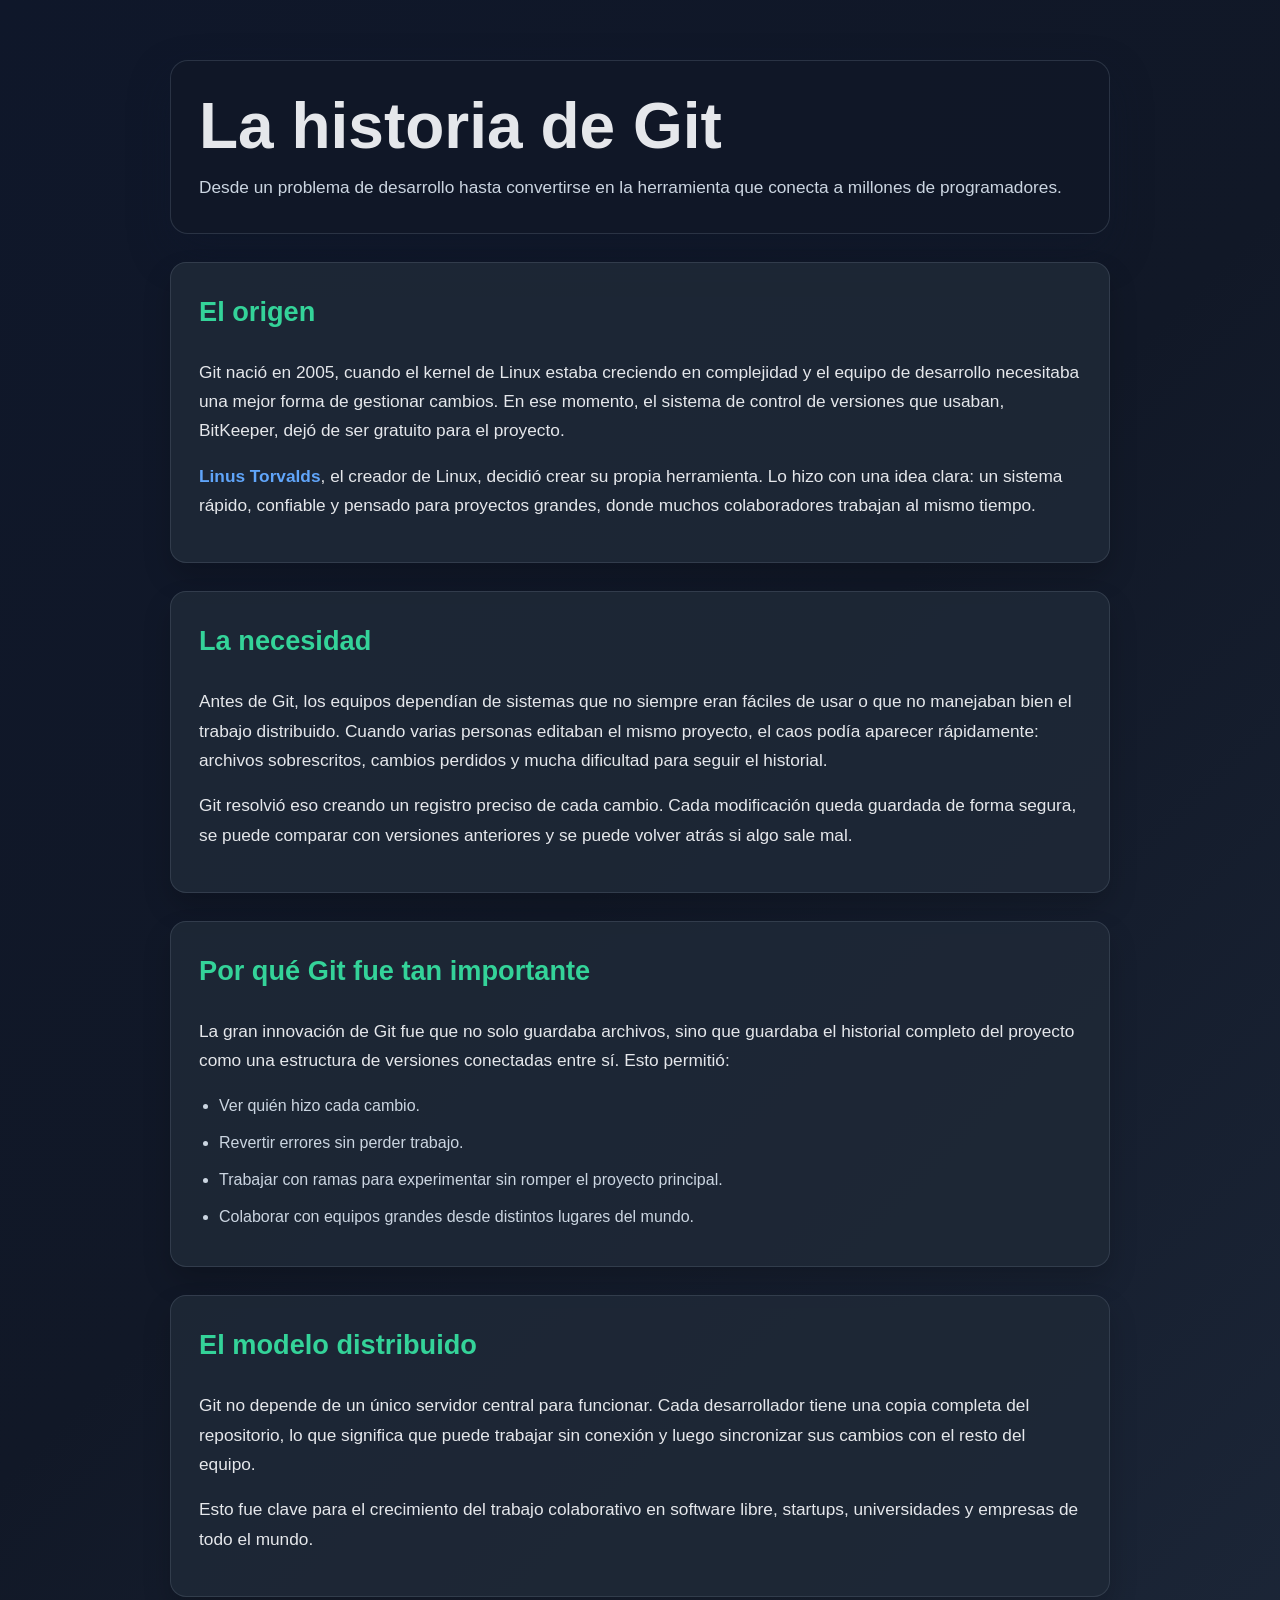
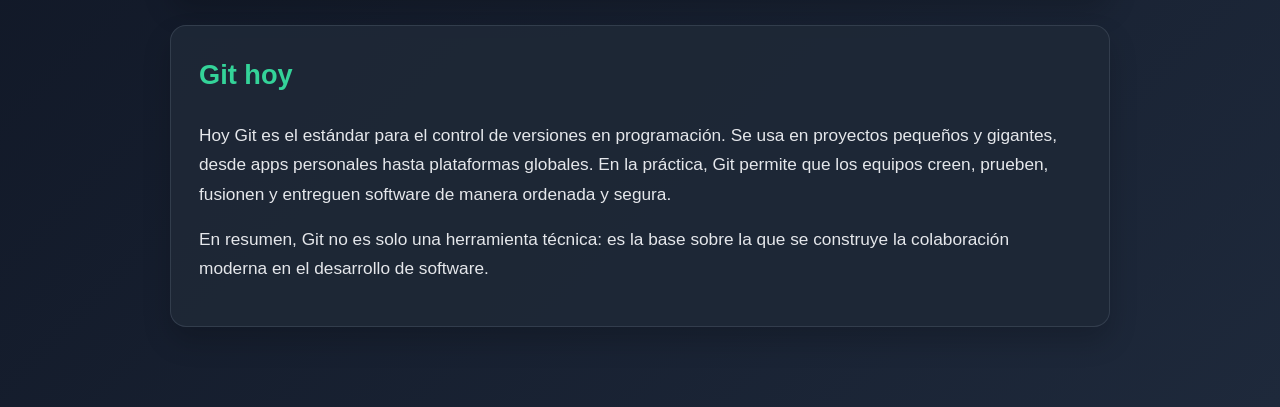
==== index.html @ ca6945fe "pagina inicial y css con la historia de git" ====
<!DOCTYPE html>
<html lang="es">

<head>
	<meta charset="UTF-8">
	<meta name="viewport" content="width=device-width, initial-scale=1.0">
	<title>La historia de Git</title>
	<link rel="stylesheet" href="style.css">
</head>

<body>
	<main>
		<header>
			<h1>La historia de Git</h1>
			<p class="subtitle">Desde un problema de desarrollo hasta convertirse en la herramienta que conecta a
				millones de programadores.</p>
		</header>

		<section>
			<h2>El origen</h2>
			<p>Git nació en 2005, cuando el kernel de Linux estaba creciendo en complejidad y el equipo de desarrollo
				necesitaba una mejor forma de gestionar cambios. En ese momento, el sistema de control de versiones que
				usaban, BitKeeper, dejó de ser gratuito para el proyecto.</p>
			<p><span class="highlight">Linus Torvalds</span>, el creador de Linux, decidió crear su propia herramienta.
				Lo hizo con una idea clara: un sistema rápido, confiable y pensado para proyectos grandes, donde muchos
				colaboradores trabajan al mismo tiempo.</p>
		</section>

		<section>
			<h2>La necesidad</h2>
			<p>Antes de Git, los equipos dependían de sistemas que no siempre eran fáciles de usar o que no manejaban
				bien el trabajo distribuido. Cuando varias personas editaban el mismo proyecto, el caos podía aparecer
				rápidamente: archivos sobrescritos, cambios perdidos y mucha dificultad para seguir el historial.</p>
			<p>Git resolvió eso creando un registro preciso de cada cambio. Cada modificación queda guardada de forma
				segura, se puede comparar con versiones anteriores y se puede volver atrás si algo sale mal.</p>
		</section>

		<section>
			<h2>Por qué Git fue tan importante</h2>
			<p>La gran innovación de Git fue que no solo guardaba archivos, sino que guardaba el historial completo del
				proyecto como una estructura de versiones conectadas entre sí. Esto permitió:</p>
			<ul>
				<li>Ver quién hizo cada cambio.</li>
				<li>Revertir errores sin perder trabajo.</li>
				<li>Trabajar con ramas para experimentar sin romper el proyecto principal.</li>
				<li>Colaborar con equipos grandes desde distintos lugares del mundo.</li>
			</ul>
		</section>

		<section>
			<h2>El modelo distribuido</h2>
			<p>Git no depende de un único servidor central para funcionar. Cada desarrollador tiene una copia completa
				del repositorio, lo que significa que puede trabajar sin conexión y luego sincronizar sus cambios con el
				resto del equipo.</p>
			<p>Esto fue clave para el crecimiento del trabajo colaborativo en software libre, startups, universidades y
				empresas de todo el mundo.</p>
		</section>

		<section>
			<h2>Git hoy</h2>
			<p>Hoy Git es el estándar para el control de versiones en programación. Se usa en proyectos pequeños y
				gigantes, desde apps personales hasta plataformas globales. En la práctica, Git permite que los equipos
				creen, prueben, fusionen y entreguen software de manera ordenada y segura.</p>
			<p>En resumen, Git no es solo una herramienta técnica: es la base sobre la que se construye la colaboración
				moderna en el desarrollo de software.</p>
		</section>
	</main>
</body>

</html>
---- style.css ----
:root {
    --bg: #0f172a;
    --panel: #111827;
    --card: #1f2937;
    --text: #e5e7eb;
    --muted: #cbd5e1;
    --accent: #34d399;
    --accent-2: #60a5fa;
    --shadow: rgba(15, 23, 42, 0.35);
}

* {
    box-sizing: border-box;
}

body {
    margin: 0;
    font-family: Arial, Helvetica, sans-serif;
    background: linear-gradient(135deg, var(--bg), #111827 45%, #1e293b);
    color: var(--text);
    line-height: 1.7;
}

main {
    max-width: 980px;
    margin: 0 auto;
    padding: 60px 20px 80px;
}

header {
    background: rgba(17, 24, 39, 0.8);
    border: 1px solid rgba(148, 163, 184, 0.2);
    border-radius: 18px;
    padding: 30px 28px;
    box-shadow: 0 18px 40px var(--shadow);
}

h1 {
    margin: 0 0 12px;
    font-size: clamp(2.2rem, 5vw, 4rem);
    line-height: 1.1;
}

.subtitle {
    margin: 0;
    color: var(--muted);
    font-size: 1.08rem;
}

section {
    margin-top: 28px;
    background: rgba(31, 41, 55, 0.9);
    border: 1px solid rgba(148, 163, 184, 0.18);
    border-radius: 16px;
    padding: 26px 28px;
    box-shadow: 0 14px 28px rgba(0, 0, 0, 0.18);
}

h2 {
    margin-top: 0;
    color: var(--accent);
    font-size: 1.7rem;
}

p {
    margin: 0 0 16px;
    font-size: 1.08rem;
    color: var(--text);
}

.highlight {
    color: var(--accent-2);
    font-weight: bold;
}

ul {
    margin: 12px 0 0 20px;
    padding: 0;
    color: var(--muted);
}

li {
    margin-bottom: 10px;
}
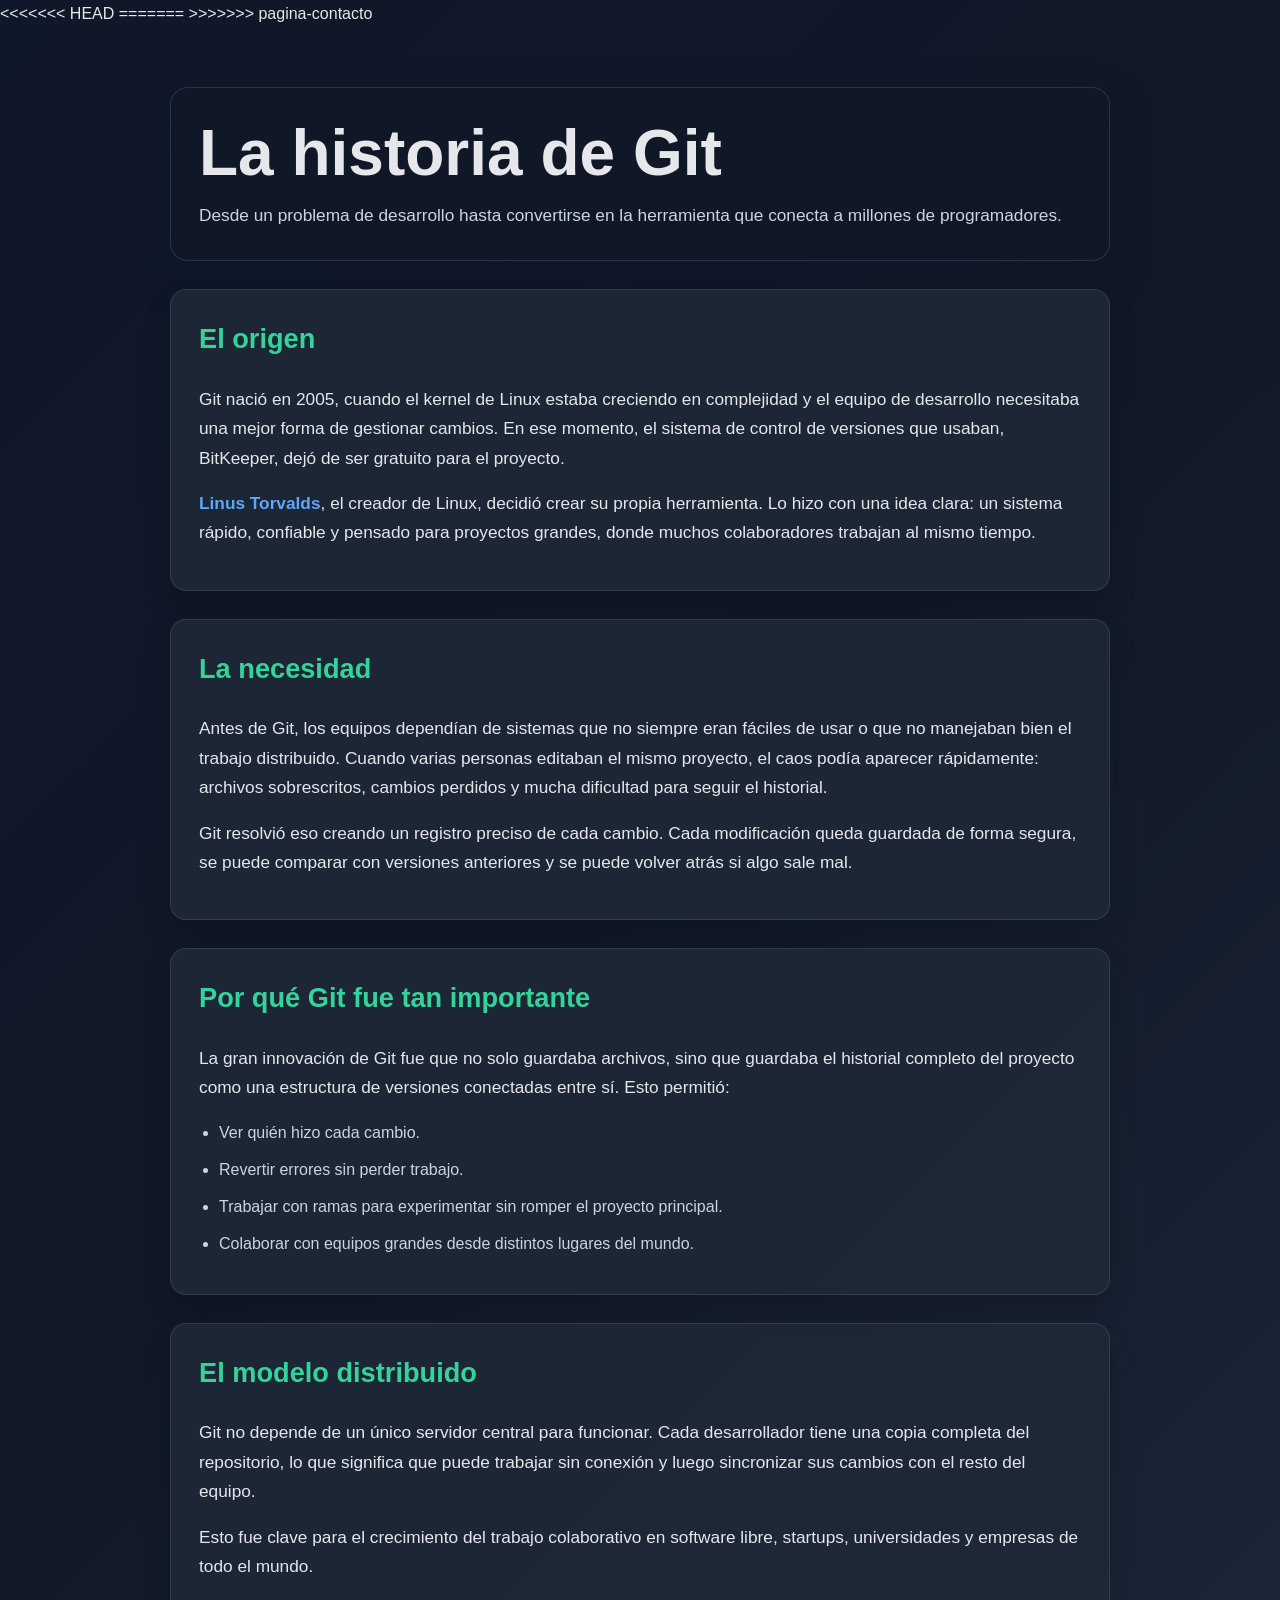
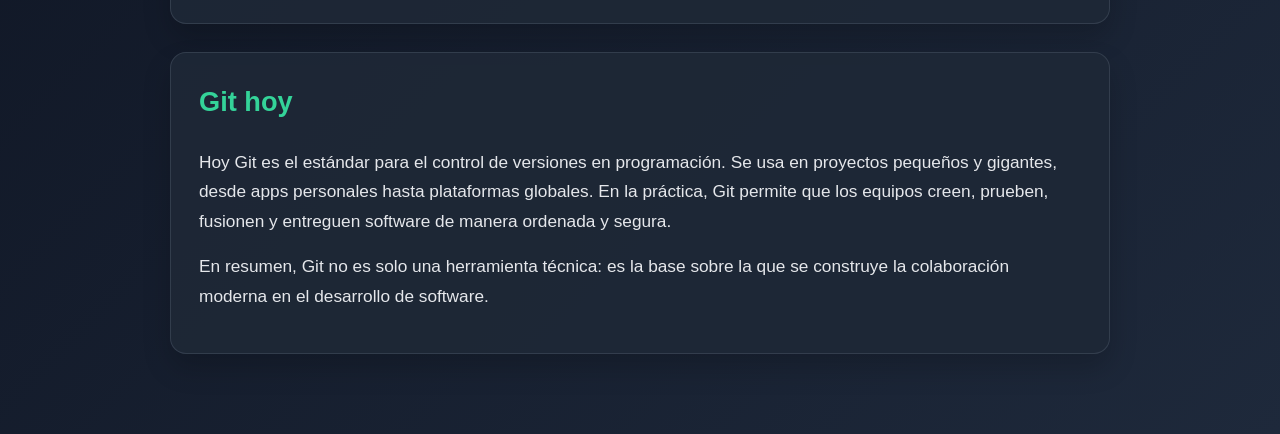
==== commit 0187d5d5: "conflicto res" ====
--- a/index.html
+++ b/index.html
@@ -1,5 +1,9 @@
 <!DOCTYPE html>
-<html lang="es">
+<<<<<<< HEAD
+<html lang="it">
+=======
+<html lang="en">
+>>>>>>> pagina-contacto
 
 <head>
 	<meta charset="UTF-8">
--- a/style.css
+++ b/style.css
@@ -6,6 +6,8 @@
     --muted: #cbd5e1;
     --accent: #34d399;
     --accent-2: #60a5fa;
+    --danger: #f87171;
+    --success: #4ade80;
     --shadow: rgba(15, 23, 42, 0.35);
 }
 
@@ -82,3 +84,118 @@
 li {
     margin-bottom: 10px;
 }
+
+.contact-shell {
+    max-width: 760px;
+}
+
+.topbar {
+    display: flex;
+    align-items: center;
+    justify-content: space-between;
+    gap: 20px;
+}
+
+.nav-links {
+    display: flex;
+    gap: 12px;
+    flex-wrap: wrap;
+}
+
+.nav-links a {
+    color: var(--text);
+    text-decoration: none;
+    padding: 8px 12px;
+    border-radius: 999px;
+    background: rgba(96, 165, 250, 0.12);
+    border: 1px solid rgba(96, 165, 250, 0.25);
+}
+
+.nav-links a.active {
+    background: rgba(52, 211, 153, 0.15);
+    border-color: rgba(52, 211, 153, 0.4);
+}
+
+.form-card {
+    padding: 32px 28px;
+}
+
+.form-group {
+    margin-bottom: 18px;
+}
+
+label {
+    display: block;
+    margin-bottom: 8px;
+    font-weight: bold;
+    color: var(--muted);
+}
+
+input,
+textarea,
+button {
+    font: inherit;
+}
+
+input,
+textarea {
+    width: 100%;
+    border-radius: 12px;
+    border: 1px solid rgba(148, 163, 184, 0.3);
+    background: rgba(15, 23, 42, 0.6);
+    color: var(--text);
+    padding: 12px 14px;
+}
+
+input:focus,
+textarea:focus {
+    outline: 2px solid rgba(96, 165, 250, 0.8);
+    border-color: transparent;
+}
+
+textarea {
+    resize: vertical;
+    min-height: 120px;
+}
+
+.status-text {
+    display: block;
+    margin-top: 8px;
+    color: var(--muted);
+    font-size: 0.9rem;
+}
+
+.status-text.error {
+    color: var(--danger);
+}
+
+.status-text.ok {
+    color: var(--success);
+}
+
+button {
+    border: none;
+    border-radius: 12px;
+    padding: 12px 20px;
+    cursor: pointer;
+    background: linear-gradient(135deg, var(--accent), var(--accent-2));
+    color: #08121d;
+    font-weight: bold;
+    transition: opacity 0.2s ease;
+}
+
+button:disabled {
+    opacity: 0.5;
+    cursor: not-allowed;
+}
+
+@media (max-width: 640px) {
+    .topbar {
+        flex-direction: column;
+        align-items: flex-start;
+    }
+
+    .form-card {
+        padding: 22px 18px;
+    }
+}
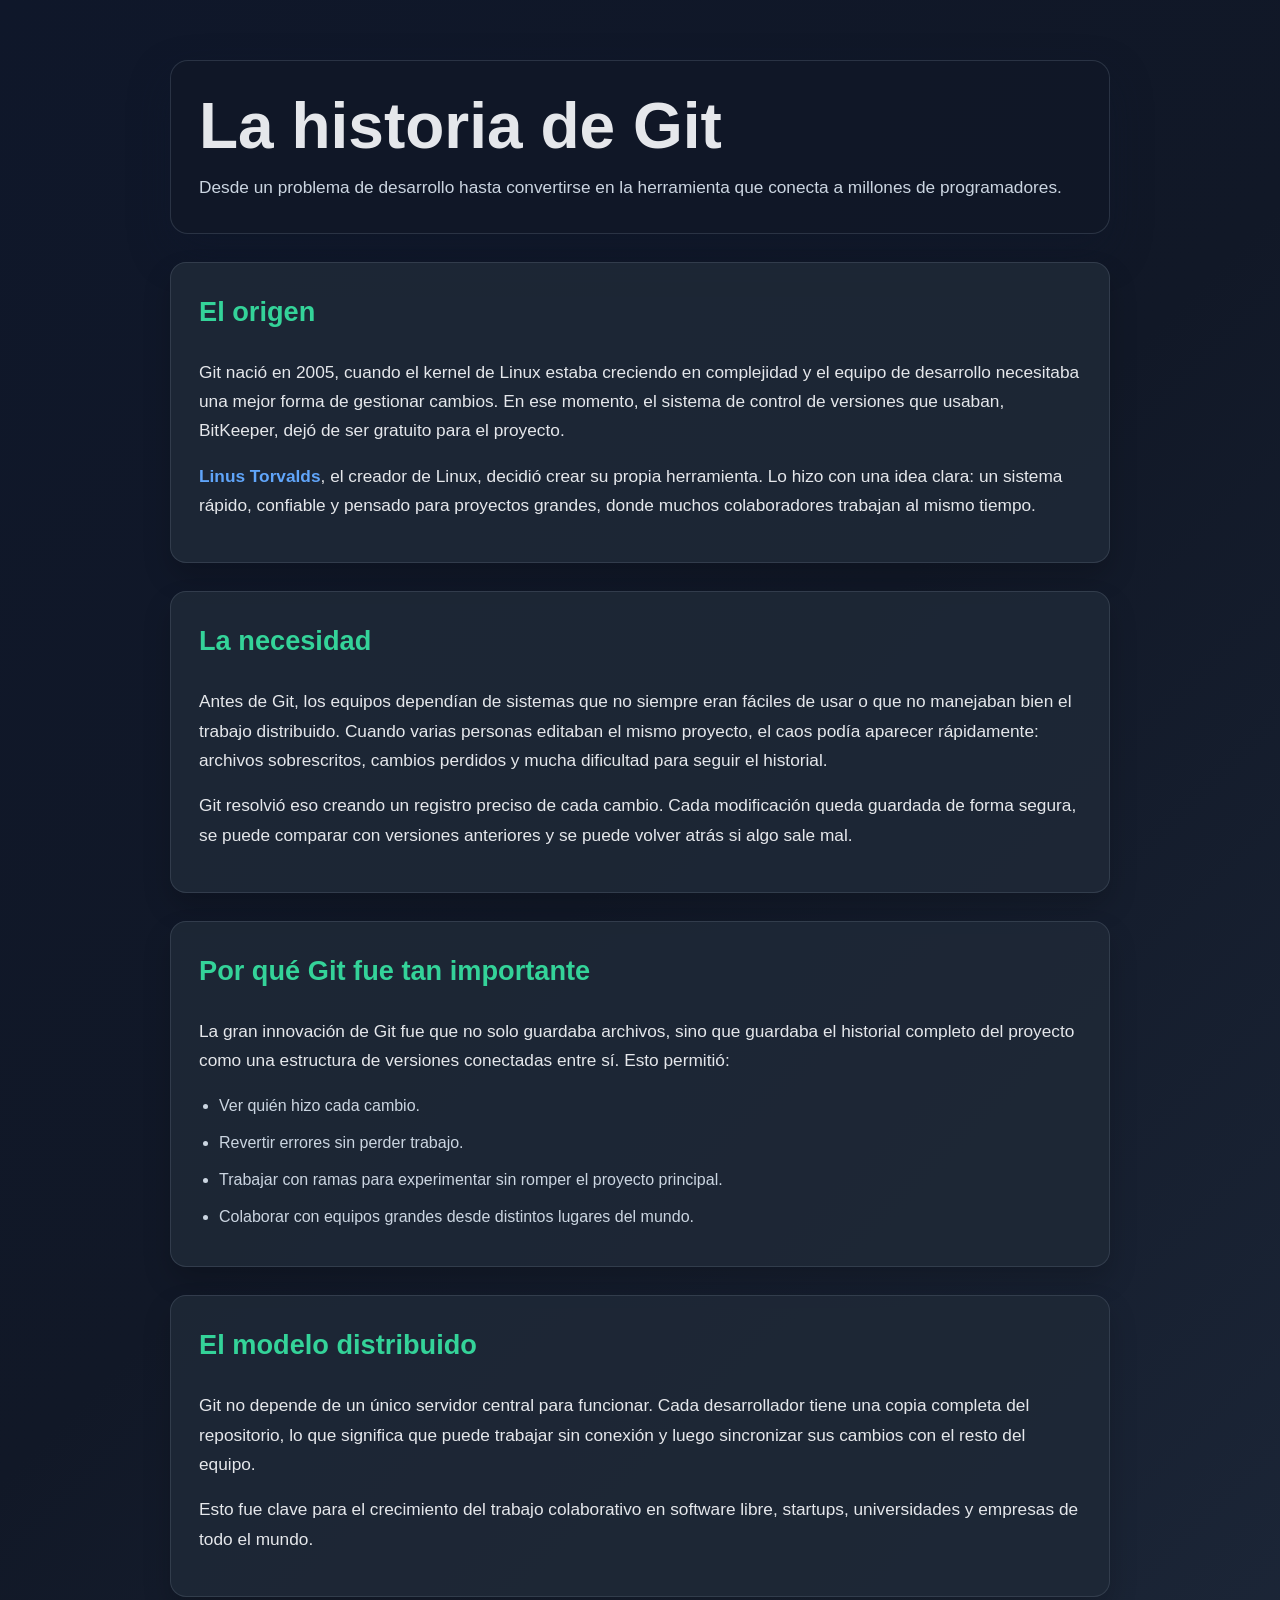
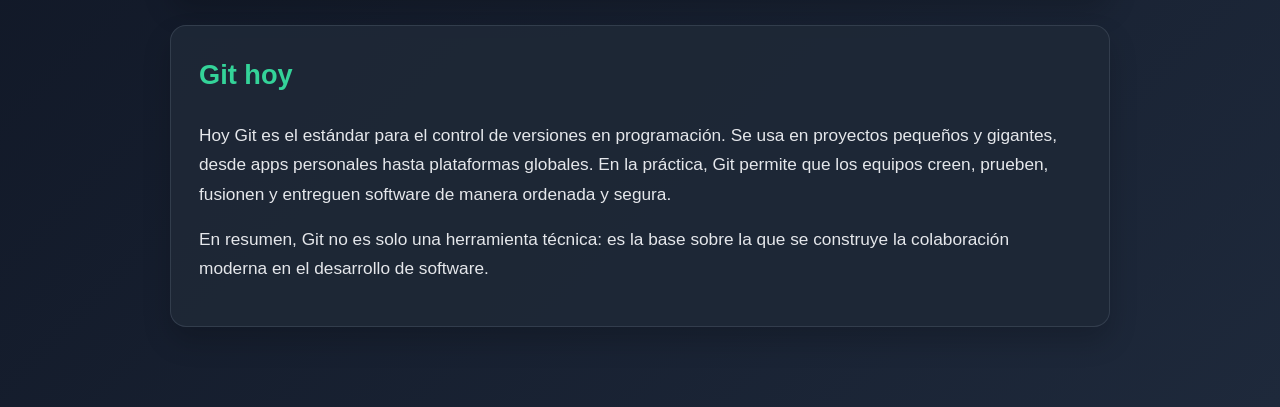
==== commit 8bb1aa99: "resuelvo conf" ====
--- a/index.html
+++ b/index.html
@@ -1,9 +1,5 @@
 <!DOCTYPE html>
-<<<<<<< HEAD
 <html lang="it">
-=======
-<html lang="en">
->>>>>>> pagina-contacto
 
 <head>
 	<meta charset="UTF-8">
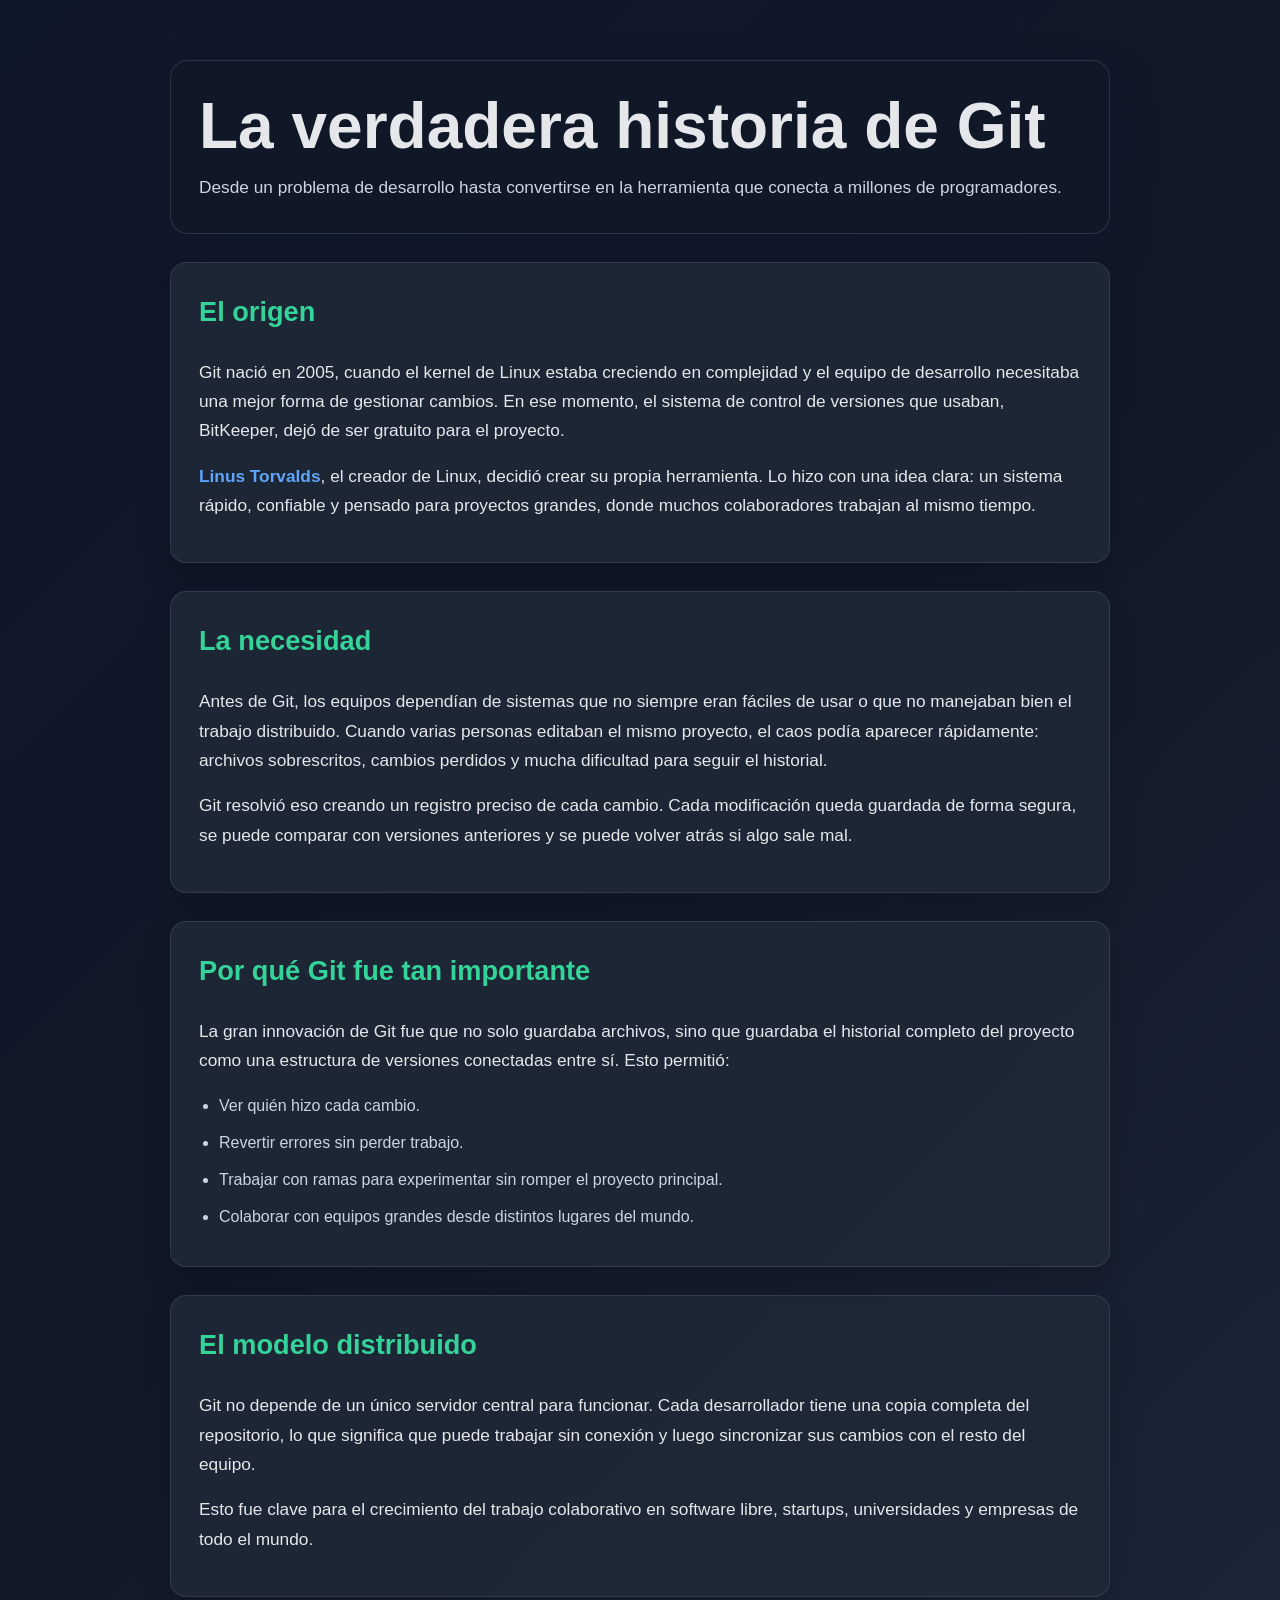
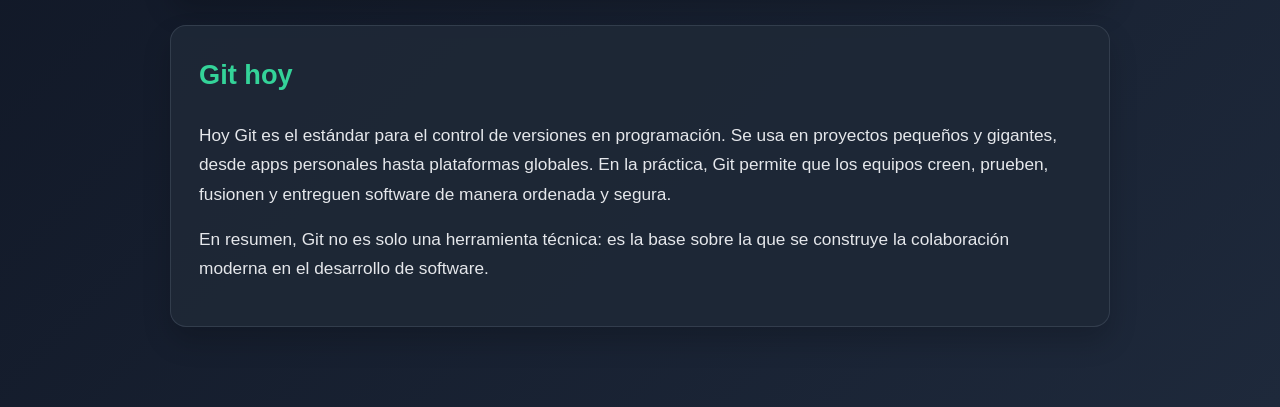
==== commit d519c01f: "cambie el tit de index" ====
--- a/index.html
+++ b/index.html
@@ -1,5 +1,5 @@
 <!DOCTYPE html>
-<html lang="it">
+<html lang="en">
 
 <head>
 	<meta charset="UTF-8">
@@ -11,7 +11,7 @@
 <body>
 	<main>
 		<header>
-			<h1>La historia de Git</h1>
+			<h1>La verdadera historia de Git</h1>
 			<p class="subtitle">Desde un problema de desarrollo hasta convertirse en la herramienta que conecta a
 				millones de programadores.</p>
 		</header>
